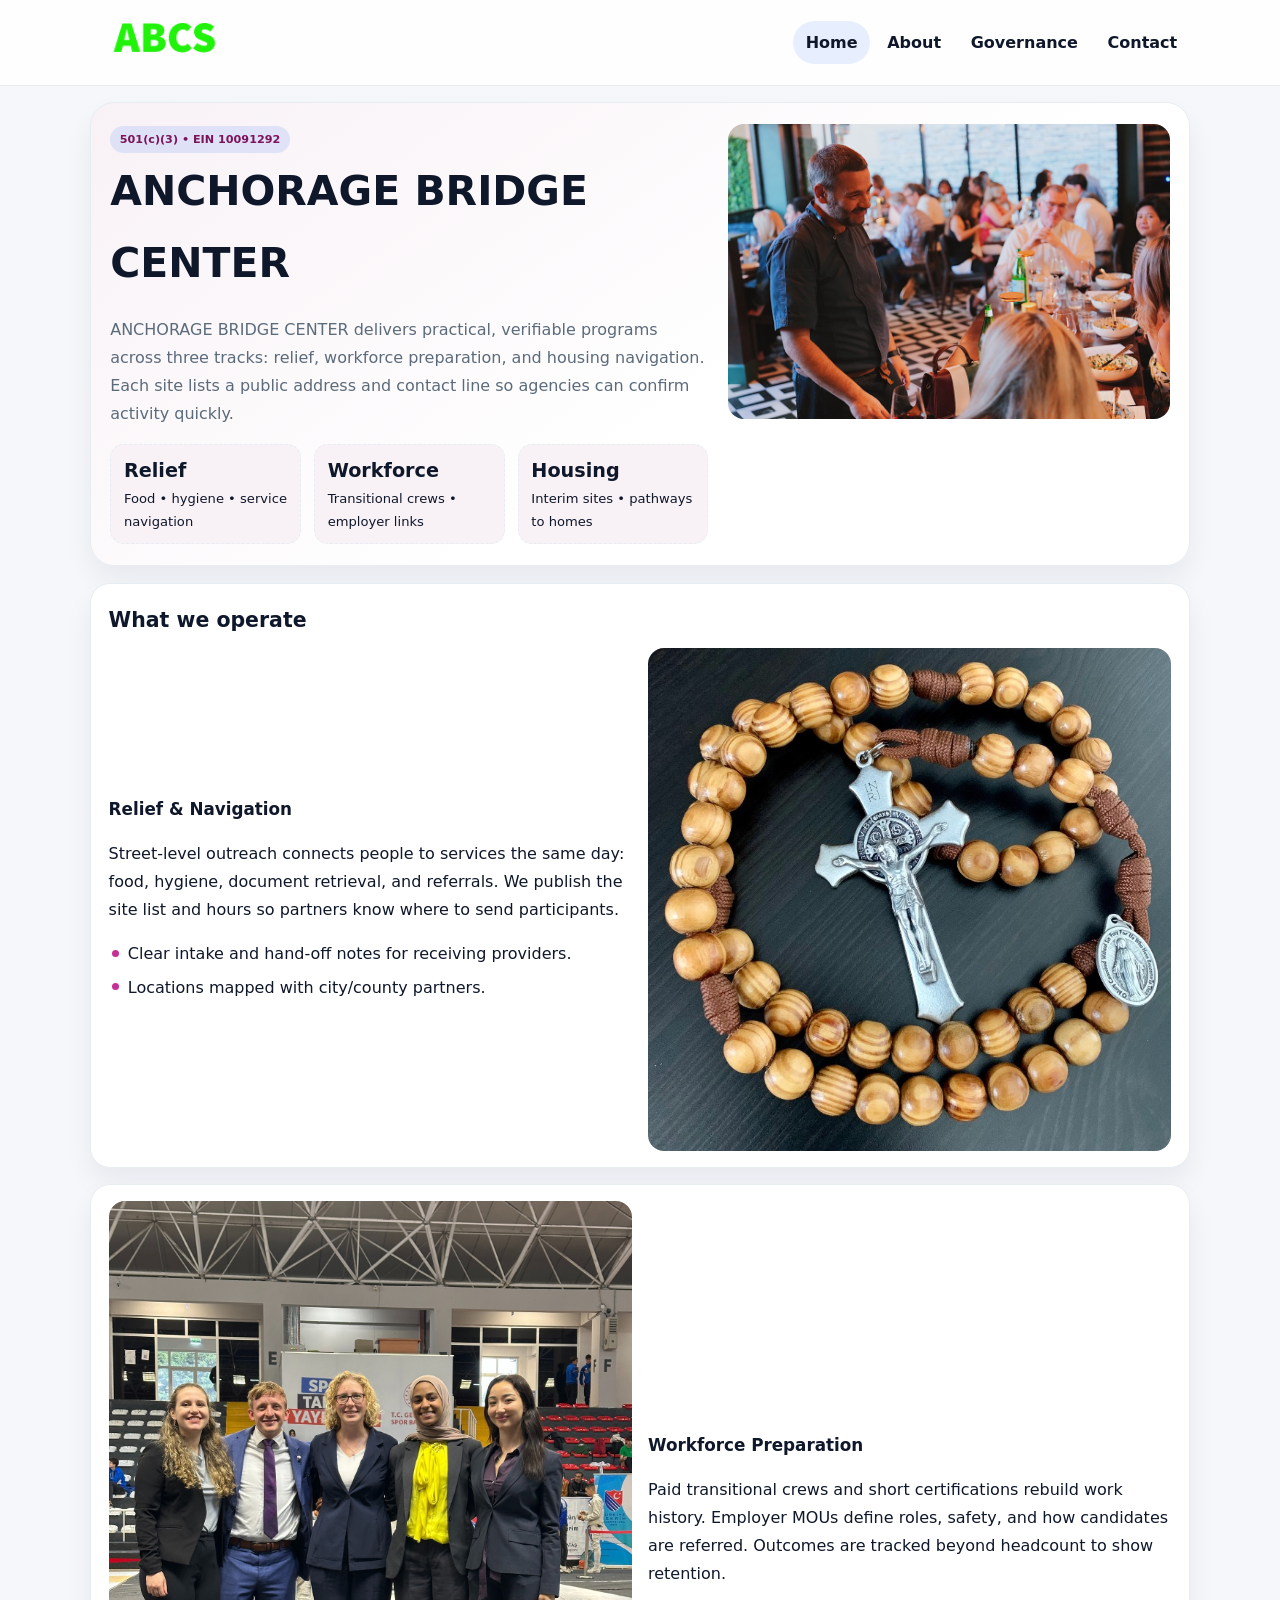
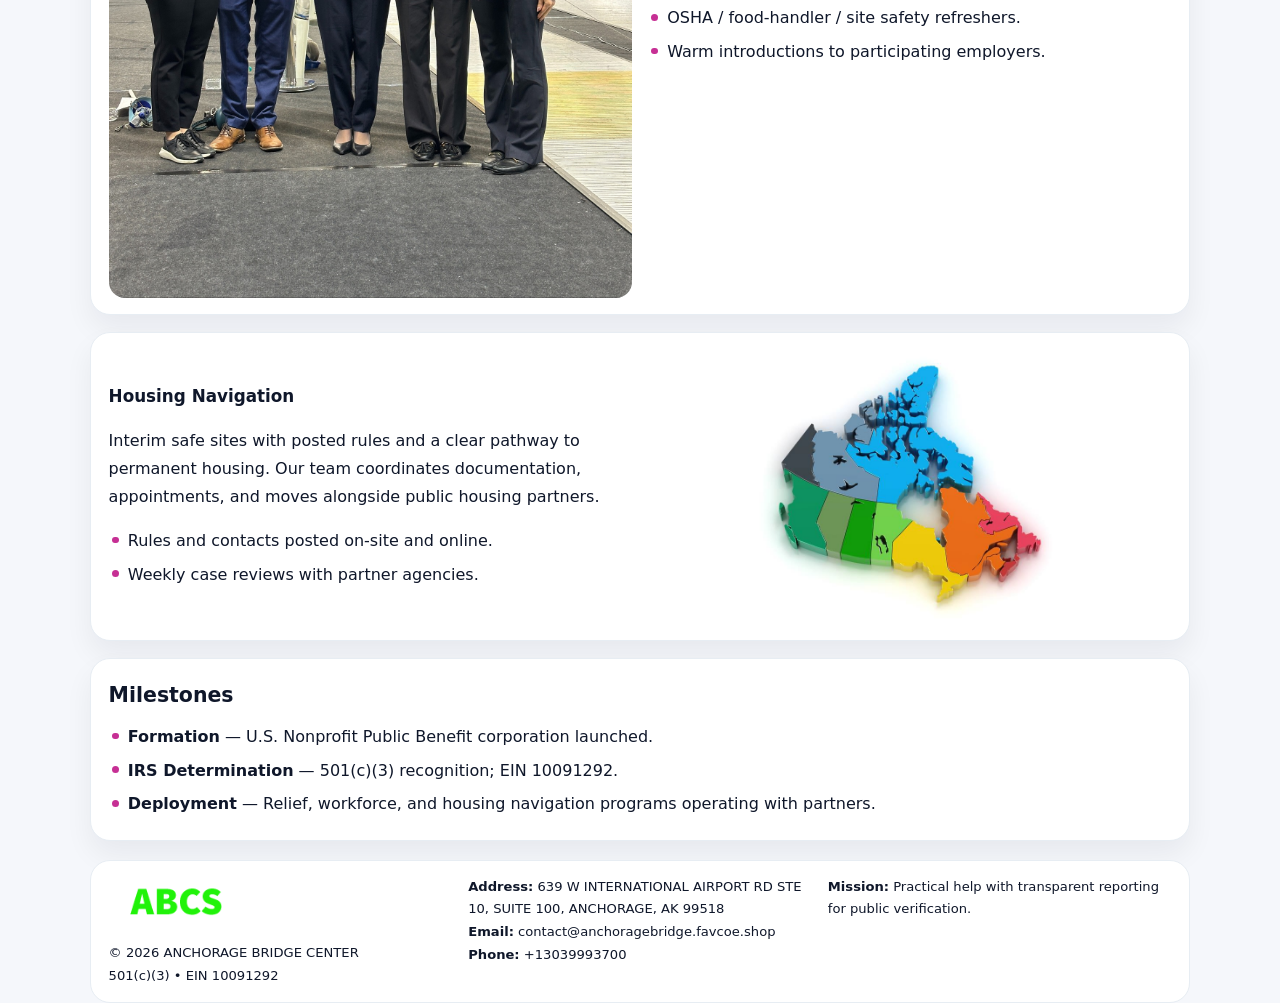
==== index.html @ e7a9a113 "Initial commit" ====
<!doctype html><html lang="en"><head>
<meta charset="utf-8">
<meta name="viewport" content="width=device-width,initial-scale=1">
<title>ANCHORAGE BRIDGE CENTER – Nonprofit • 2025</title>
<link rel="stylesheet" href="assets/styles.css">
<link rel="icon" href="images/logo.png">
<meta name="data-ein" content="10091292">
<meta name="data-name" content="ANCHORAGE BRIDGE CENTER">
  <meta name="description" content="Dedicated to community services, education, and direct relief, ANCHORAGE BRIDGE CENTER collaborates with neighbors and partners to deliver practical help and long-term impact.">
</head><body>
<div style="position:absolute;left:-9999px;top:-9999px;opacity:0" data-uniq="{{UNIQUE_BLOB}}">
  <span>Dedicated to community services, education, and direct relief, ANCHORAGE BRIDGE CENTER collaborates with neighbors and partners to deliver practical help and long-term impact.</span><svg width="12" height="12" viewBox="0 0 12 12" xmlns="http://www.w3.org/2000/svg"><circle cx="6" cy="6" r="5" fill="#0f766e"/></svg><img src="images/finance.jpg" width="1" height="1" alt="" loading="lazy"/>
</div>

<header class="header">
  <div class="c6fd79a068b">
    <a href="index.html"><img src="images/logo.png" alt=""></a>
    <div class="links">
      <a class="active" href="index.html">Home</a>
      <a href="about.html">About</a>
      <a href="governance.html">Governance</a>
      <a href="contact.html">Contact</a>
    </div>
  </div>
</header>

<section class="mast">
  <div>
    <span class="c4895980248">501(c)(3) • EIN 10091292</span>
    <h1>ANCHORAGE BRIDGE CENTER</h1>
    <p>ANCHORAGE BRIDGE CENTER delivers practical, verifiable programs across three tracks: relief, workforce preparation, and housing navigation. Each site lists a public address and contact line so agencies can confirm activity quickly.</p>
    <div class="stats">
      <div class="stat"><b>Relief</b><div class="small">Food • hygiene • service navigation</div></div>
      <div class="stat"><b>Workforce</b><div class="small">Transitional crews • employer links</div></div>
      <div class="stat"><b>Housing</b><div class="small">Interim sites • pathways to homes</div></div>
    </div>
  </div>
  <img class="img" src="images/hero.jpg" alt="Program hero">
</section>

<section class="section panel">
  <h2>What we operate</h2>
  <div class="z">
    <div>
      <h3>Relief & Navigation</h3>
      <p>Street-level outreach connects people to services the same day: food, hygiene, document retrieval, and referrals. We publish the site list and hours so partners know where to send participants.</p>
      <ul class="timeline">
        <li>Clear intake and hand-off notes for receiving providers.</li>
        <li>Locations mapped with city/county partners.</li>
      </ul>
    </div>
    <img class="img" src="images/relief.jpg" alt="">
  </div>
</section>

<section class="section panel">
  <div class="z rev">
    <img class="img" src="images/jobs.jpg" alt="">
    <div>
      <h3>Workforce Preparation</h3>
      <p>Paid transitional crews and short certifications rebuild work history. Employer MOUs define roles, safety, and how candidates are referred. Outcomes are tracked beyond headcount to show retention.</p>
      <ul class="timeline">
        <li>OSHA / food-handler / site safety refreshers.</li>
        <li>Warm introductions to participating employers.</li>
      </ul>
    </div>
  </div>
</section>

<section class="section panel">
  <div class="z">
    <div>
      <h3>Housing Navigation</h3>
      <p>Interim safe sites with posted rules and a clear pathway to permanent housing. Our team coordinates documentation, appointments, and moves alongside public housing partners.</p>
      <ul class="timeline">
        <li>Rules and contacts posted on-site and online.</li>
        <li>Weekly case reviews with partner agencies.</li>
      </ul>
    </div>
    <img class="img" src="images/land.jpg" alt="">
  </div>
</section>

<section class="section panel">
  <h2>Milestones</h2>
  <ul class="timeline">
    <li><strong>Formation</strong> — U.S. Nonprofit Public Benefit corporation launched.</li>
    <li><strong>IRS Determination</strong> — 501(c)(3) recognition; EIN 10091292.</li>
    <li><strong>Deployment</strong> — Relief, workforce, and housing navigation programs operating with partners.</li>
  </ul>
</section>

<footer>
  <div class="footer">
    <div>
      <img src="images/logo.png" style="width:135px;margin-bottom:.35rem" alt="">
      <div class="small">© <span id="y"></span> ANCHORAGE BRIDGE CENTER</div>
      <div class="small">501(c)(3) • EIN 10091292</div>
    </div>
    <div>
      <div class="small"><strong>Address:</strong> 639 W INTERNATIONAL AIRPORT RD STE 10, SUITE 100, ANCHORAGE, AK 99518</div>
      <div class="small"><strong>Email:</strong> <a href="mailto:contact@anchoragebridge.favcoe.shop">contact@anchoragebridge.favcoe.shop</a></div>
      <div class="small"><strong>Phone:</strong> <a href="tel:+13039993700">+13039993700</a></div>
    </div>
    <div>
      <div class="small"><strong>Mission:</strong> Practical help with transparent reporting for public verification.</div>
    </div>
  </div>
</footer>

<script>
/* Đổi màu thương hiệu theo EIN để tránh trùng lặp */
(function(){
  function hash(s){let x=2166136261>>>0;for(let i=0;i<s.length;i++){x^=s.charCodeAt(i);x=(x*16777619)>>>0;}return x>>>0;}
  const k = hash((document.querySelector('meta[name="data-ein"]')?.content||document.querySelector('meta[name="data-name"]')?.content||'0').replace(/\s+/g,''));
  const H=k%360,S=56+(k%14),L=48;
  const r=document.documentElement;
  r.style.setProperty('--brand',`hsl(${H} ${S}% ${L}%)`);
  r.style.setProperty('--brand-ink',`hsl(${H} ${Math.min(96,S+10)}% ${Math.max(22,L-20)}%)`);
  r.style.setProperty('--soft',`hsl(${H} ${Math.max(30,S-30)}% 96%)`);
  document.getElementById('y').textContent=new Date().getFullYear();
})();
</script>
</body></html>
---- assets/styles.css ----
:root{
  --ink:#0f172a;          /* chữ chính */
  --muted:#5b6b7b;        /* chữ phụ */
  --line:#e7edf3;         /* viền */
  --paper:#ffffff;
  --soft:#f6f9ff;
  --brand:#2563eb;        /* sẽ bị ghi đè bằng script ở index (theo EIN) */
  --brand-ink:#1e40af;
  --sh:0 14px 28px rgba(15,23,42,.06);
  --r:18px;
}
*{box-sizing:border-box}
html,body{height:100%}
body{
  margin:0;
  font-family:Inter,system-ui,-apple-system,BlinkMacSystemFont,"Segoe UI",Arial,sans-serif;
  color:var(--ink);
  background:#f5f7fb;
  line-height:1.75;
}

/* NAV – mảnh, nổi */
.header{
  position:sticky;top:0;z-index:30;background:rgba(255,255,255,.85);
  backdrop-filter:saturate(180%) blur(10px);border-bottom:1px solid var(--line);
}
.c6fd79a068b{
  width:min(1100px,94%);margin:0 auto;display:flex;align-items:center;gap:1rem;
  padding:.55rem 0;
}
.c6fd79a068b img{width:150px;display:block}
.c6fd79a068b .links{margin-left:auto;display:flex;gap:.25rem}
.c6fd79a068b .links a{
  color:var(--ink);text-decoration:none;font-weight:600;padding:.45rem .8rem;border-radius:999px;
}
.c6fd79a068b .links a:hover,.c6fd79a068b .links a.active{background:rgba(37,99,235,.10)}

/* MASTHEAD (hero trung tâm) */
.mast{
  width:min(1100px,94%);margin:1rem auto 0;background:linear-gradient(145deg,var(--soft),#fff 60%);
  border:1px solid var(--line);border-radius:24px;box-shadow:var(--sh);
  display:grid;grid-template-columns:1.15fr .85fr;gap:1.2rem;padding:1.3rem 1.2rem;
}
.mast h1{font-size:clamp(1.9rem,3.2vw,2.7rem);margin:.2rem 0 .4rem}
.mast p{color:var(--muted)}
.c4895980248{display:inline-block;background:rgba(37,99,235,.12);color:var(--brand-ink);padding:.22rem .6rem;border-radius:999px;font-weight:700;font-size:.7rem}

/* SECTION chung */
.section{width:min(1100px,94%);margin:1.05rem auto 0}
.panel{background:#fff;border:1px solid var(--line);border-radius:20px;box-shadow:var(--sh);padding:1rem 1.1rem}
h2{font-size:1.28rem;margin:.2rem 0 .6rem}
h3{margin:.2rem 0 .35rem;font-size:1.05rem}

/* Z-LAYOUT (media–text xen kẽ) */
.z{
  display:grid;grid-template-columns:1fr 1fr;gap:1rem;align-items:center;
}
.z.rev{grid-template-columns:1fr 1fr}
.img{border-radius:16px;overflow:hidden}
img{max-width:100%;display:block}

/* CARDS */
.cards{display:grid;grid-template-columns:repeat(auto-fit,minmax(240px,1fr));gap:1rem}
.c79b8cd64d0{background:#fff;border:1px solid var(--line);border-radius:16px;padding:.85rem 1rem 1rem}

/* Milestones / stats */
.timeline{list-style:none;margin:.2rem 0 0;padding:0}
.timeline li{position:relative;padding-left:1.2rem;margin:.35rem 0}
.timeline li::before{content:"";position:absolute;left:.2rem;top:.6rem;width:.42rem;height:.42rem;border-radius:999px;background:var(--brand)}
.stats{display:grid;grid-template-columns:repeat(auto-fit,minmax(170px,1fr));gap:.8rem;margin-top:.5rem}
.stat{background:var(--soft);border:1px dashed var(--line);border-radius:14px;padding:.6rem .8rem}
.stat b{font-size:1.2rem}

/* FORM */
button,input,textarea{font:inherit}
.c80fa009da1{display:grid;gap:12px;max-width:760px}
.row2{display:grid;grid-template-columns:1fr 1fr;gap:12px}
input,textarea{width:100%;padding:.85rem 1rem;border:1px solid var(--line);border-radius:14px;background:#fff}
textarea{resize:vertical}
button.btn{width:auto;justify-self:start;background:var(--brand);color:#fff;border:0;border-radius:14px;padding:.8rem 1.35rem;cursor:pointer}
button.btn:hover{background:var(--brand-ink)}

/* FOOTER đậm hơn, dễ đọc */
footer{width:min(1100px,94%);margin:1.2rem auto 1.1rem;background:#fff;border:1px solid var(--line);border-radius:20px;padding:.9rem 1.1rem}
.footer{display:grid;grid-template-columns:repeat(auto-fit,minmax(220px,1fr));gap:1rem}
.small{color:#0f172a;font-size:.82rem}
.small a{color:#0f172a;text-decoration:none}
.small a:hover{text-decoration:underline}

/* Responsive */
@media(max-width:960px){.mast{grid-template-columns:1fr}.z,.z.rev{grid-template-columns:1fr}}
@media(max-width:640px){.c6fd79a068b{flex-wrap:wrap;justify-content:center}.row2{grid-template-columns:1fr}}
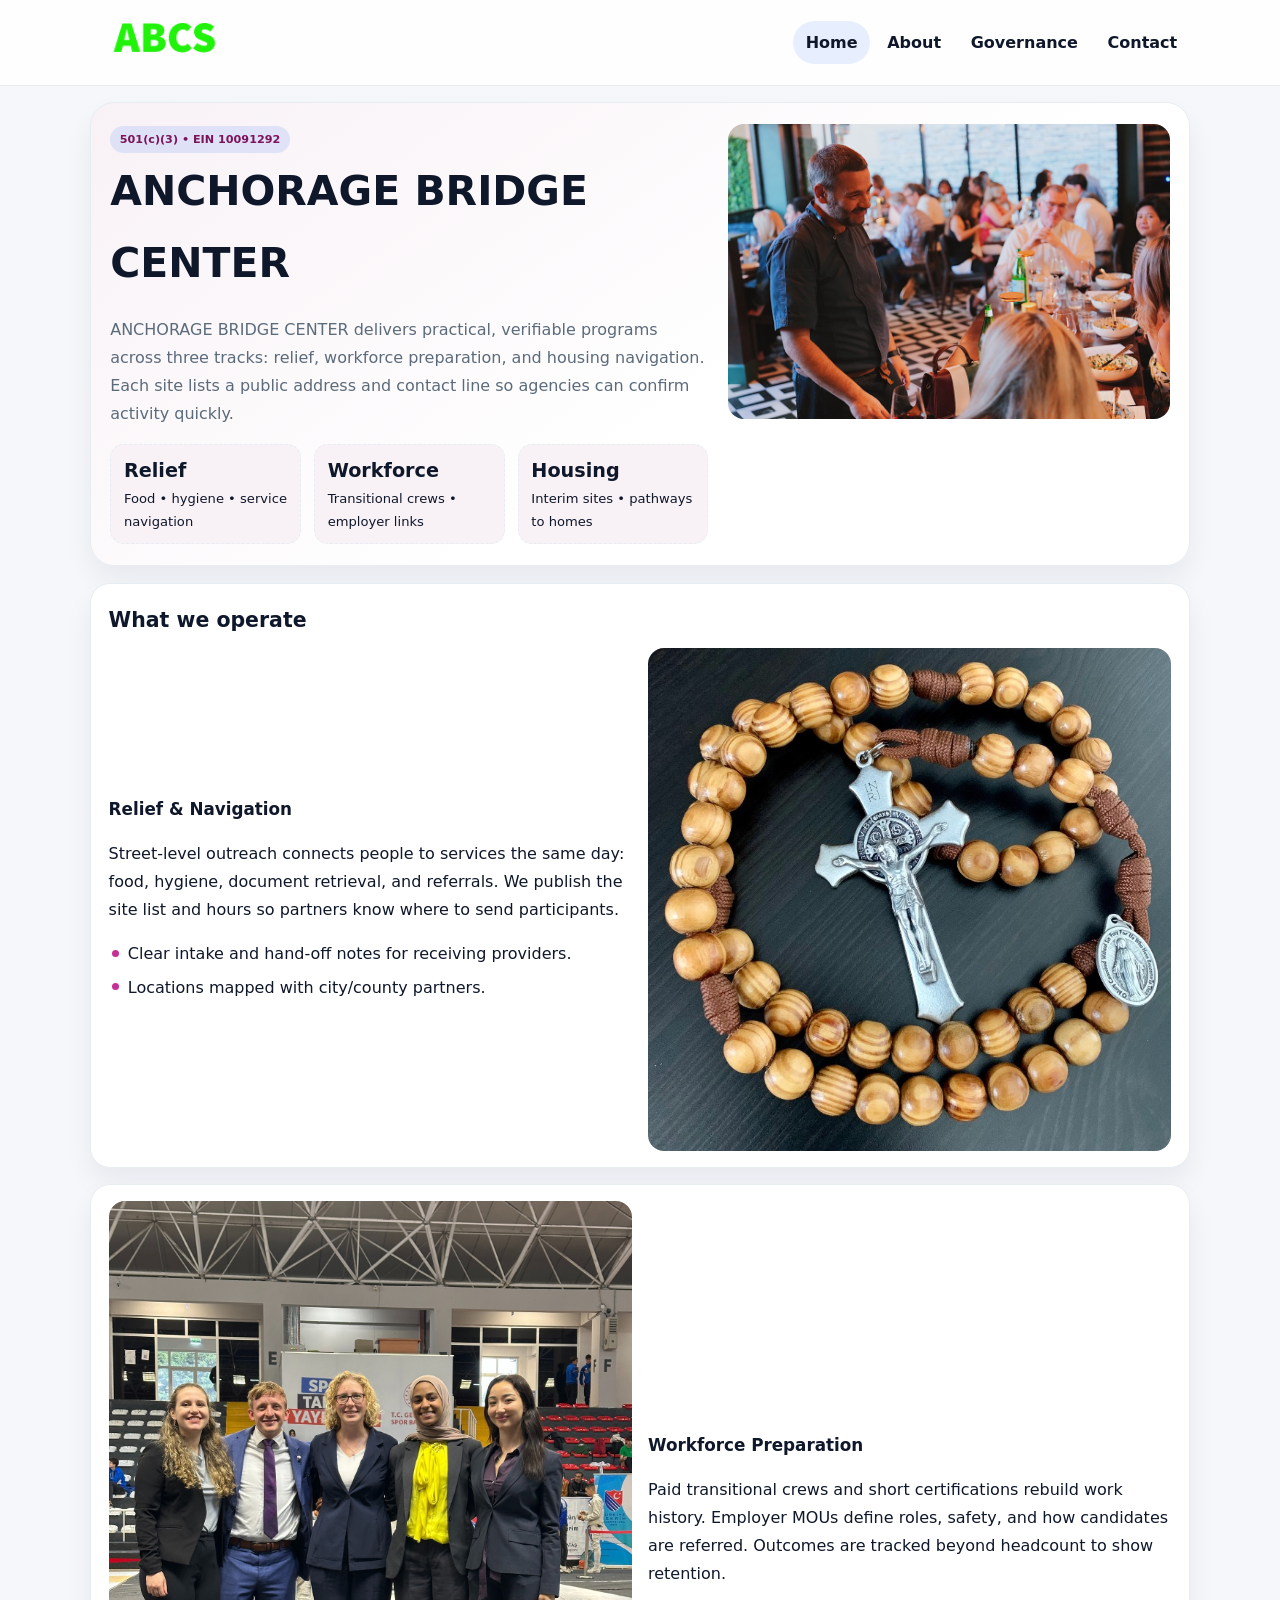
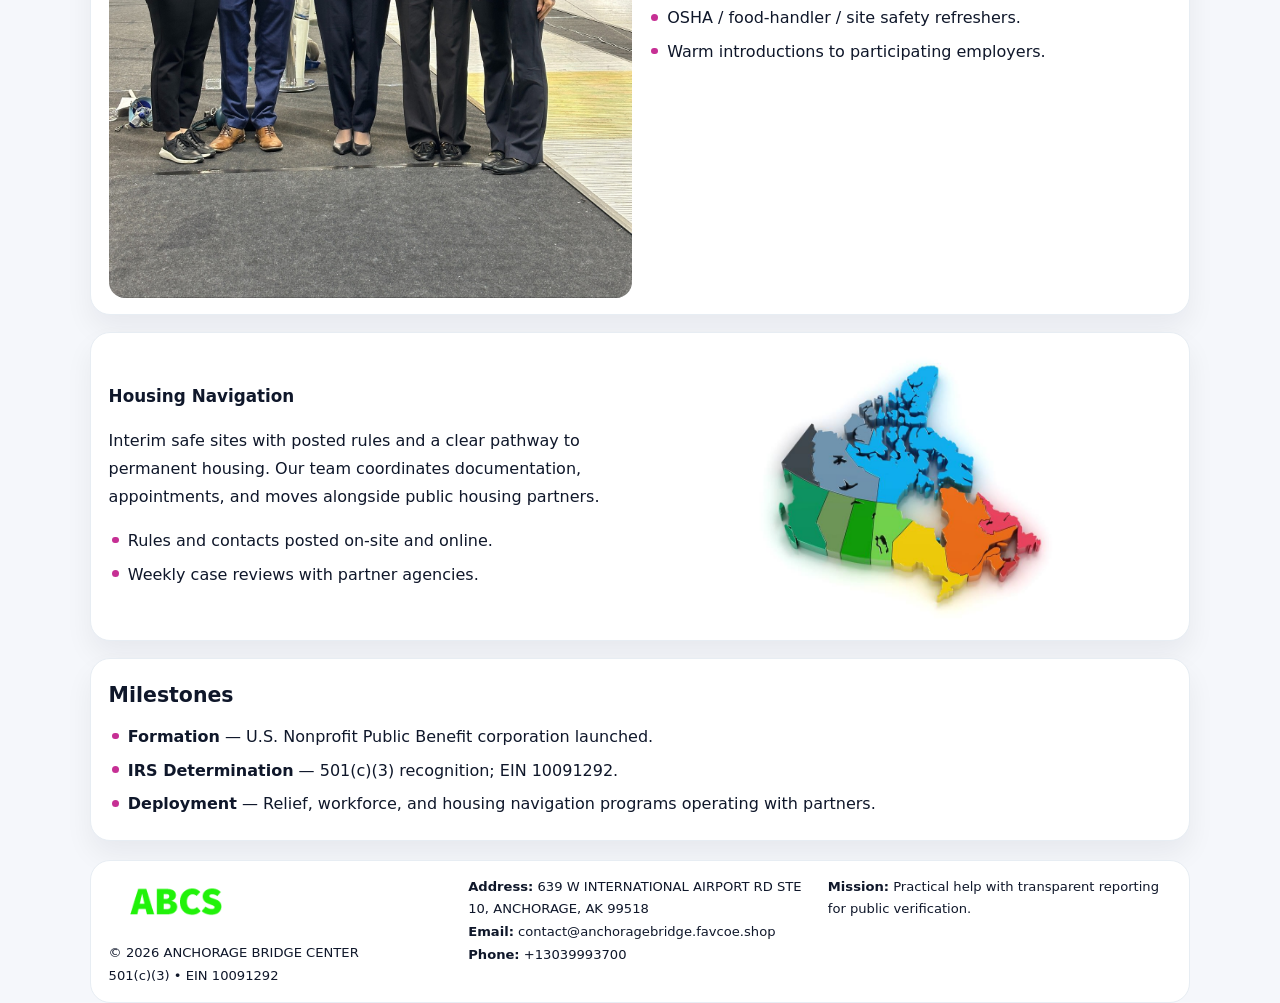
==== commit 78fbb2d6: "Safe replace address only" ====
--- a/index.html
+++ b/index.html
@@ -98,7 +98,7 @@
       <div class="small">501(c)(3) • EIN 10091292</div>
     </div>
     <div>
-      <div class="small"><strong>Address:</strong> 639 W INTERNATIONAL AIRPORT RD STE 10, SUITE 100, ANCHORAGE, AK 99518</div>
+      <div class="small"><strong>Address:</strong> 639 W INTERNATIONAL AIRPORT RD STE 10, ANCHORAGE, AK 99518</div>
       <div class="small"><strong>Email:</strong> <a href="mailto:contact@anchoragebridge.favcoe.shop">contact@anchoragebridge.favcoe.shop</a></div>
       <div class="small"><strong>Phone:</strong> <a href="tel:+13039993700">+13039993700</a></div>
     </div>
